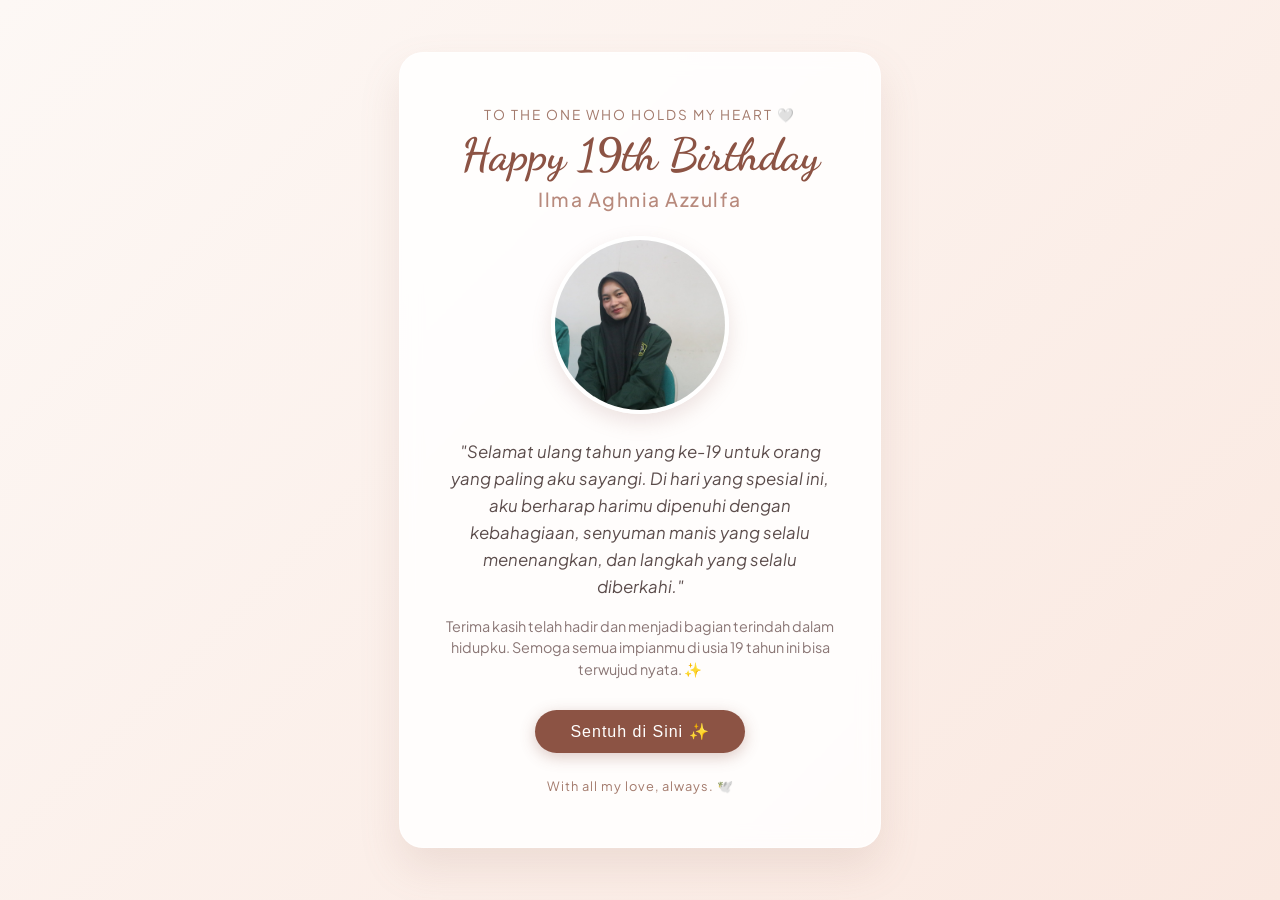
==== index.html @ f76e22eb "Add files via upload" ====
<!DOCTYPE html>
<html lang="id">
<head>
    <meta charset="UTF-8">
    <meta name="viewport" content="width=device-width, initial-scale=1.0">
    <title>HBD Ilma Aghnia Azzulfa ✨</title>
    <link rel="preconnect" href="https://fonts.googleapis.com">
    <link rel="preconnect" href="https://fonts.gstatic.com" crossorigin>
    <link href="https://fonts.googleapis.com/css2?family=Dancing+Script:wght@600&family=Plus+Jakarta+Sans:wght@300;400;500;600&display=swap" rel="stylesheet">
    <link rel="stylesheet" href="style.css">
</head>
<body>
    <div id="petal-stage"></div>

    <div class="card-container">
        <header>
            <p class="sweet-tag">To the one who holds my heart 🤍</p>
            <h1>Happy 19th Birthday</h1>
            <h2>Ilma Aghnia Azzulfa</h2>
        </header>
        
        <main>
            <div class="aesthetic-frame">
                <img src="WhatsApp Image 2026-06-24 at 20.00.57.jpeg" alt="Ilma Aghnia">
            </div>
            
            <div class="message-box">
                <p class="main-wish">
                    "Selamat ulang tahun yang ke-19 untuk orang yang paling aku sayangi. Di hari yang spesial ini, aku berharap harimu dipenuhi dengan kebahagiaan, senyuman manis yang selalu menenangkan, dan langkah yang selalu diberkahi."
                </p>
                <p class="sub-wish">
                    Terima kasih telah hadir dan menjadi bagian terindah dalam hidupku. Semoga semua impianmu di usia 19 tahun ini bisa terwujud nyata. ✨
                </p>
            </div>
            
            <button id="magicButton">Sentuh di Sini ✨</button>
        </main>
        
        <footer>
            <p>With all my love, always. 🕊️</p>
        </footer>
    </div>
    
    <script src="script.js"></script>
</body>
</html>
---- style.css ----
/* --- Aturan Dasar & Tipografi --- */
body {
    font-family: 'Plus Jakarta Sans', sans-serif;
    background: linear-gradient(135deg, #fdf8f5 0%, #fae8e0 100%);
    color: #4a3e3d;
    margin: 0;
    overflow: hidden;
    display: flex;
    justify-content: center;
    align-items: center;
    min-height: 100vh;
    position: relative;
}

/* --- Wadah Utama Gaya Aesthetic Minimalis --- */
.card-container {
    background-color: rgba(255, 255, 255, 0.85);
    backdrop-filter: blur(10px); /* Efek kaca buram transparan */
    padding: 40px 30px;
    border-radius: 24px;
    box-shadow: 0 20px 40px rgba(163, 122, 108, 0.15);
    text-align: center;
    max-width: 420px;
    width: 85%;
    z-index: 10;
    border: 1px solid rgba(255, 255, 255, 0.6);
}

.sweet-tag {
    font-size: 0.85em;
    text-transform: uppercase;
    letter-spacing: 2px;
    color: #a37a6c;
    margin-bottom: 5px;
}

header h1 {
    font-family: 'Dancing Script', cursive;
    color: #8c5344;
    font-size: 2.8em;
    margin: 0;
}

header h2 {
    font-size: 1.2em;
    font-weight: 500;
    letter-spacing: 1.5px;
    color: #b88a7d;
    margin-top: 5px;
    margin-bottom: 25px;
}

/* --- Bingkai Foto Lembut --- */
.aesthetic-frame {
    width: 170px;
    height: 170px;
    border-radius: 50%;
    overflow: hidden;
    margin: 0 auto 25px auto;
    border: 4px solid #fff;
    box-shadow: 0 8px 20px rgba(163, 122, 108, 0.2);
}

.aesthetic-frame img {
    width: 100%;
    height: 100%;
    object-fit: cover;
}

/* --- Box Teks Ucapan --- */
.message-box {
    margin-bottom: 30px;
    padding: 0 10px;
}

.main-wish {
    font-size: 1.05em;
    line-height: 1.6;
    font-weight: 400;
    font-style: italic;
    color: #5c4d4c;
    margin-bottom: 15px;
}

.sub-wish {
    font-size: 0.9em;
    line-height: 1.5;
    color: #8a7675;
}

/* --- Tombol Interaktif Elegan --- */
button#magicButton {
    background-color: #8c5344;
    color: #fff;
    border: none;
    padding: 12px 35px;
    font-size: 1em;
    font-weight: 500;
    border-radius: 25px;
    cursor: pointer;
    letter-spacing: 1px;
    transition: all 0.3s ease;
    box-shadow: 0 4px 15px rgba(140, 83, 68, 0.3);
}

button#magicButton:hover {
    background-color: #734336;
    transform: translateY(-2px);
    box-shadow: 0 6px 20px rgba(140, 83, 68, 0.4);
}

/* --- Panggung Efek Kelopak Hati / Bunga --- */
#petal-stage {
    position: absolute;
    top: 0;
    left: 0;
    width: 100%;
    height: 100%;
    z-index: 1;
    pointer-events: none;
}

.petal {
    position: absolute;
    background-color: #e8c5be;
    border-radius: 150px 0 150px 150px; /* Bentuk kelopak bunga/hati miring */
    opacity: 0.7;
    pointer-events: auto;
    cursor: pointer;
    animation: fallAndSway 7s linear forwards;
}

@keyframes fallAndSway {
    0% {
        transform: translateY(-10vh) rotate(0deg);
        opacity: 0;
    }
    10% {
        opacity: 0.8;
    }
    90% {
        opacity: 0.8;
    }
    100% {
        transform: translateY(105vh) rotate(360deg);
        opacity: 0;
    }
}

footer {
    margin-top: 25px;
    font-size: 0.8em;
    letter-spacing: 1px;
    color: #a37a6c;
}
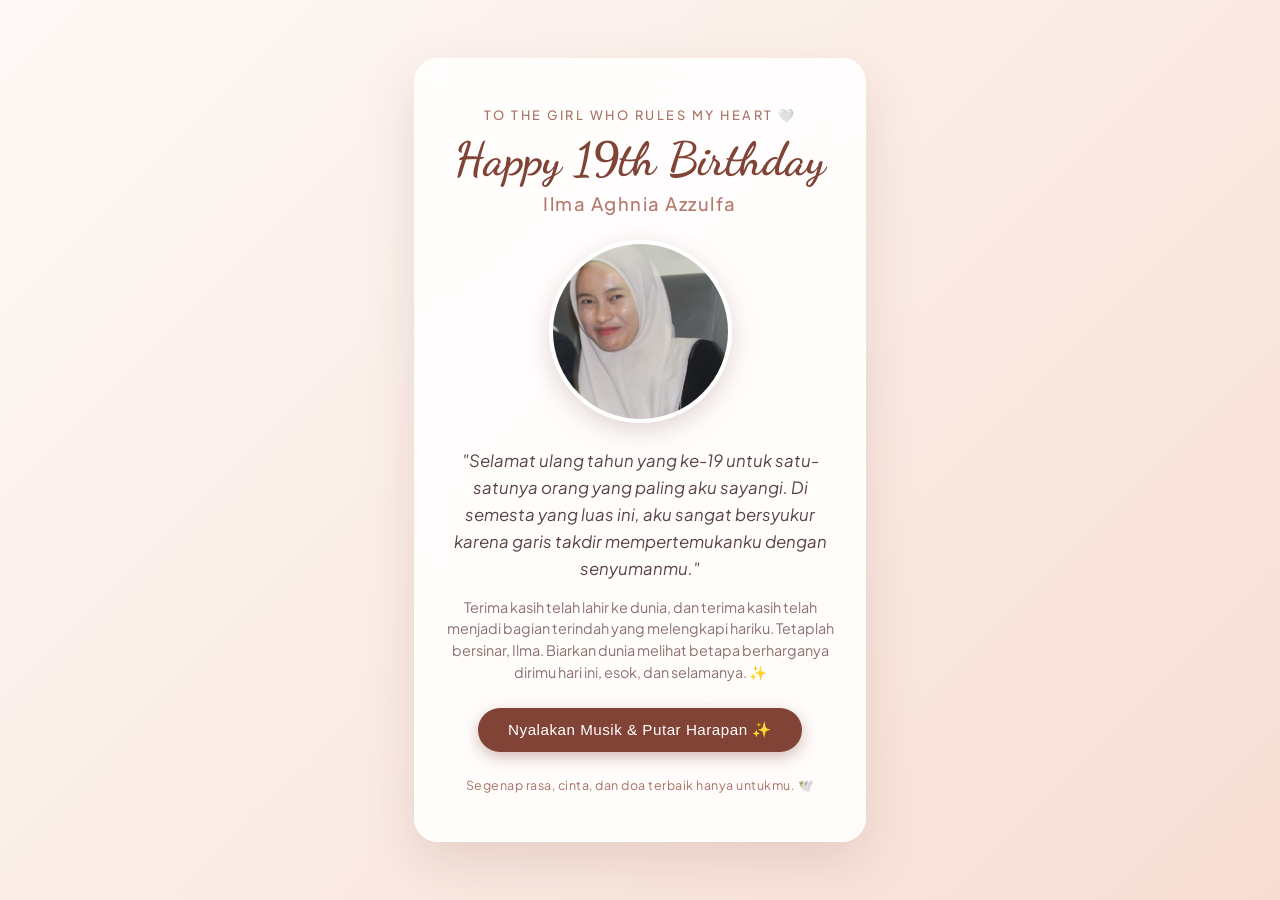
==== commit a5b74476: "Add files via upload" ====
--- a/index.html
+++ b/index.html
@@ -3,41 +3,51 @@
 <head>
     <meta charset="UTF-8">
     <meta name="viewport" content="width=device-width, initial-scale=1.0">
-    <title>HBD Ilma Aghnia Azzulfa ✨</title>
+    <title>Satu Hari Spesial untuk Ilma ✨</title>
     <link rel="preconnect" href="https://fonts.googleapis.com">
     <link rel="preconnect" href="https://fonts.gstatic.com" crossorigin>
     <link href="https://fonts.googleapis.com/css2?family=Dancing+Script:wght@600&family=Plus+Jakarta+Sans:wght@300;400;500;600&display=swap" rel="stylesheet">
     <link rel="stylesheet" href="style.css">
 </head>
 <body>
+    <!-- Kelopak bunga mawar romantis yang berguguran -->
     <div id="petal-stage"></div>
+
+    <!-- Elemen Audio: Instrumen Piano Lembut Romantis -->
+    <audio id="romanticSong" loop>
+        <source src="https://www.soundhelix.com/examples/mp3/SoundHelix-Song-1.mp3" type="audio/mpeg">
+    </audio>
 
     <div class="card-container">
         <header>
-            <p class="sweet-tag">To the one who holds my heart 🤍</p>
+            <p class="sweet-tag">To the girl who rules my heart 🤍</p>
             <h1>Happy 19th Birthday</h1>
             <h2>Ilma Aghnia Azzulfa</h2>
         </header>
         
         <main>
-            <div class="aesthetic-frame">
-                <img src="WhatsApp Image 2026-06-24 at 20.00.57.jpeg" alt="Ilma Aghnia">
+            <!-- Galeri Foto Geser Romantis (Slideshow) -->
+            <div class="photo-slider">
+                <img src="foto1.jpg" class="slide active" alt="Ilma 1">
+                <img src="foto2.jpg" class="slide" alt="Ilma 2">
+                <img src="foto3.jpg" class="slide" alt="Ilma 3">
+                <img src="foto4.jpg" class="slide" alt="Ilma 4">
             </div>
             
             <div class="message-box">
                 <p class="main-wish">
-                    "Selamat ulang tahun yang ke-19 untuk orang yang paling aku sayangi. Di hari yang spesial ini, aku berharap harimu dipenuhi dengan kebahagiaan, senyuman manis yang selalu menenangkan, dan langkah yang selalu diberkahi."
+                    "Selamat ulang tahun yang ke-19 untuk satu-satunya orang yang paling aku sayangi. Di semesta yang luas ini, aku sangat bersyukur karena garis takdir mempertemukanku dengan senyumanmu."
                 </p>
                 <p class="sub-wish">
-                    Terima kasih telah hadir dan menjadi bagian terindah dalam hidupku. Semoga semua impianmu di usia 19 tahun ini bisa terwujud nyata. ✨
+                    Terima kasih telah lahir ke dunia, dan terima kasih telah menjadi bagian terindah yang melengkapi hariku. Tetaplah bersinar, Ilma. Biarkan dunia melihat betapa berharganya dirimu hari ini, esok, dan selamanya. ✨
                 </p>
             </div>
             
-            <button id="magicButton">Sentuh di Sini ✨</button>
+            <button id="magicButton">Nyalakan Musik & Putar Harapan ✨</button>
         </main>
         
         <footer>
-            <p>With all my love, always. 🕊️</p>
+            <p>Segenap rasa, cinta, dan doa terbaik hanya untukmu. 🕊️</p>
         </footer>
     </div>
     
--- a/style.css
+++ b/style.css
@@ -1,8 +1,7 @@
-/* --- Aturan Dasar & Tipografi --- */
 body {
     font-family: 'Plus Jakarta Sans', sans-serif;
-    background: linear-gradient(135deg, #fdf8f5 0%, #fae8e0 100%);
-    color: #4a3e3d;
+    background: linear-gradient(135deg, #fef9f6 0%, #f7ded4 100%);
+    color: #4a3b39;
     margin: 0;
     overflow: hidden;
     display: flex;
@@ -12,65 +11,74 @@
     position: relative;
 }
 
-/* --- Wadah Utama Gaya Aesthetic Minimalis --- */
 .card-container {
-    background-color: rgba(255, 255, 255, 0.85);
-    backdrop-filter: blur(10px); /* Efek kaca buram transparan */
-    padding: 40px 30px;
+    background-color: rgba(255, 255, 255, 0.88);
+    backdrop-filter: blur(12px);
+    padding: 35px 25px;
     border-radius: 24px;
-    box-shadow: 0 20px 40px rgba(163, 122, 108, 0.15);
+    box-shadow: 0 20px 50px rgba(145, 100, 88, 0.18);
     text-align: center;
-    max-width: 420px;
+    max-width: 400px;
     width: 85%;
     z-index: 10;
-    border: 1px solid rgba(255, 255, 255, 0.6);
+    border: 1px solid rgba(255, 255, 255, 0.7);
 }
 
 .sweet-tag {
-    font-size: 0.85em;
+    font-size: 0.8em;
     text-transform: uppercase;
-    letter-spacing: 2px;
-    color: #a37a6c;
-    margin-bottom: 5px;
+    letter-spacing: 2.5px;
+    color: #a87263;
+    margin-bottom: 8px;
+    font-weight: 500;
 }
 
 header h1 {
     font-family: 'Dancing Script', cursive;
-    color: #8c5344;
-    font-size: 2.8em;
+    color: #804335;
+    font-size: 2.9em;
     margin: 0;
 }
 
 header h2 {
-    font-size: 1.2em;
+    font-size: 1.15em;
     font-weight: 500;
     letter-spacing: 1.5px;
-    color: #b88a7d;
+    color: #b57a6c;
     margin-top: 5px;
     margin-bottom: 25px;
 }
 
-/* --- Bingkai Foto Lembut --- */
-.aesthetic-frame {
-    width: 170px;
-    height: 170px;
+/* --- FRAME SLIDESHOW FOTO ESTETIK --- */
+.photo-slider {
+    width: 175px;
+    height: 175px;
     border-radius: 50%;
     overflow: hidden;
     margin: 0 auto 25px auto;
     border: 4px solid #fff;
-    box-shadow: 0 8px 20px rgba(163, 122, 108, 0.2);
+    box-shadow: 0 8px 25px rgba(145, 100, 88, 0.25);
+    position: relative;
 }
 
-.aesthetic-frame img {
+.photo-slider .slide {
+    position: absolute;
+    top: 0;
+    left: 0;
     width: 100%;
     height: 100%;
     object-fit: cover;
+    opacity: 0;
+    transition: opacity 1s ease-in-out; /* Transisi memudar halus */
 }
 
-/* --- Box Teks Ucapan --- */
+.photo-slider .slide.active {
+    opacity: 1;
+}
+
+/* --- PESAN --- */
 .message-box {
-    margin-bottom: 30px;
-    padding: 0 10px;
+    margin-bottom: 25px;
 }
 
 .main-wish {
@@ -78,38 +86,38 @@
     line-height: 1.6;
     font-weight: 400;
     font-style: italic;
-    color: #5c4d4c;
-    margin-bottom: 15px;
+    color: #594441;
+    margin-bottom: 12px;
 }
 
 .sub-wish {
     font-size: 0.9em;
     line-height: 1.5;
-    color: #8a7675;
+    color: #8c716c;
 }
 
-/* --- Tombol Interaktif Elegan --- */
+/* --- BUTTON --- */
 button#magicButton {
-    background-color: #8c5344;
+    background-color: #804335;
     color: #fff;
     border: none;
-    padding: 12px 35px;
-    font-size: 1em;
+    padding: 13px 30px;
+    font-size: 0.95em;
     font-weight: 500;
     border-radius: 25px;
     cursor: pointer;
-    letter-spacing: 1px;
+    letter-spacing: 0.5px;
     transition: all 0.3s ease;
-    box-shadow: 0 4px 15px rgba(140, 83, 68, 0.3);
+    box-shadow: 0 5px 15px rgba(128, 67, 53, 0.35);
 }
 
 button#magicButton:hover {
-    background-color: #734336;
+    background-color: #693327;
     transform: translateY(-2px);
-    box-shadow: 0 6px 20px rgba(140, 83, 68, 0.4);
+    box-shadow: 0 7px 20px rgba(128, 67, 53, 0.45);
 }
 
-/* --- Panggung Efek Kelopak Hati / Bunga --- */
+/* --- KELOPAK BUNGA --- */
 #petal-stage {
     position: absolute;
     top: 0;
@@ -122,34 +130,24 @@
 
 .petal {
     position: absolute;
-    background-color: #e8c5be;
-    border-radius: 150px 0 150px 150px; /* Bentuk kelopak bunga/hati miring */
-    opacity: 0.7;
+    background-color: #f7cfc6;
+    border-radius: 150px 0 150px 150px;
+    opacity: 0.6;
     pointer-events: auto;
     cursor: pointer;
     animation: fallAndSway 7s linear forwards;
 }
 
 @keyframes fallAndSway {
-    0% {
-        transform: translateY(-10vh) rotate(0deg);
-        opacity: 0;
-    }
-    10% {
-        opacity: 0.8;
-    }
-    90% {
-        opacity: 0.8;
-    }
-    100% {
-        transform: translateY(105vh) rotate(360deg);
-        opacity: 0;
-    }
+    0% { transform: translateY(-10vh) rotate(0deg); opacity: 0; }
+    15% { opacity: 0.75; }
+    90% { opacity: 0.75; }
+    100% { transform: translateY(105vh) rotate(360deg); opacity: 0; }
 }
 
 footer {
     margin-top: 25px;
-    font-size: 0.8em;
-    letter-spacing: 1px;
-    color: #a37a6c;
+    font-size: 0.78em;
+    letter-spacing: 0.5px;
+    color: #a87263;
 }
